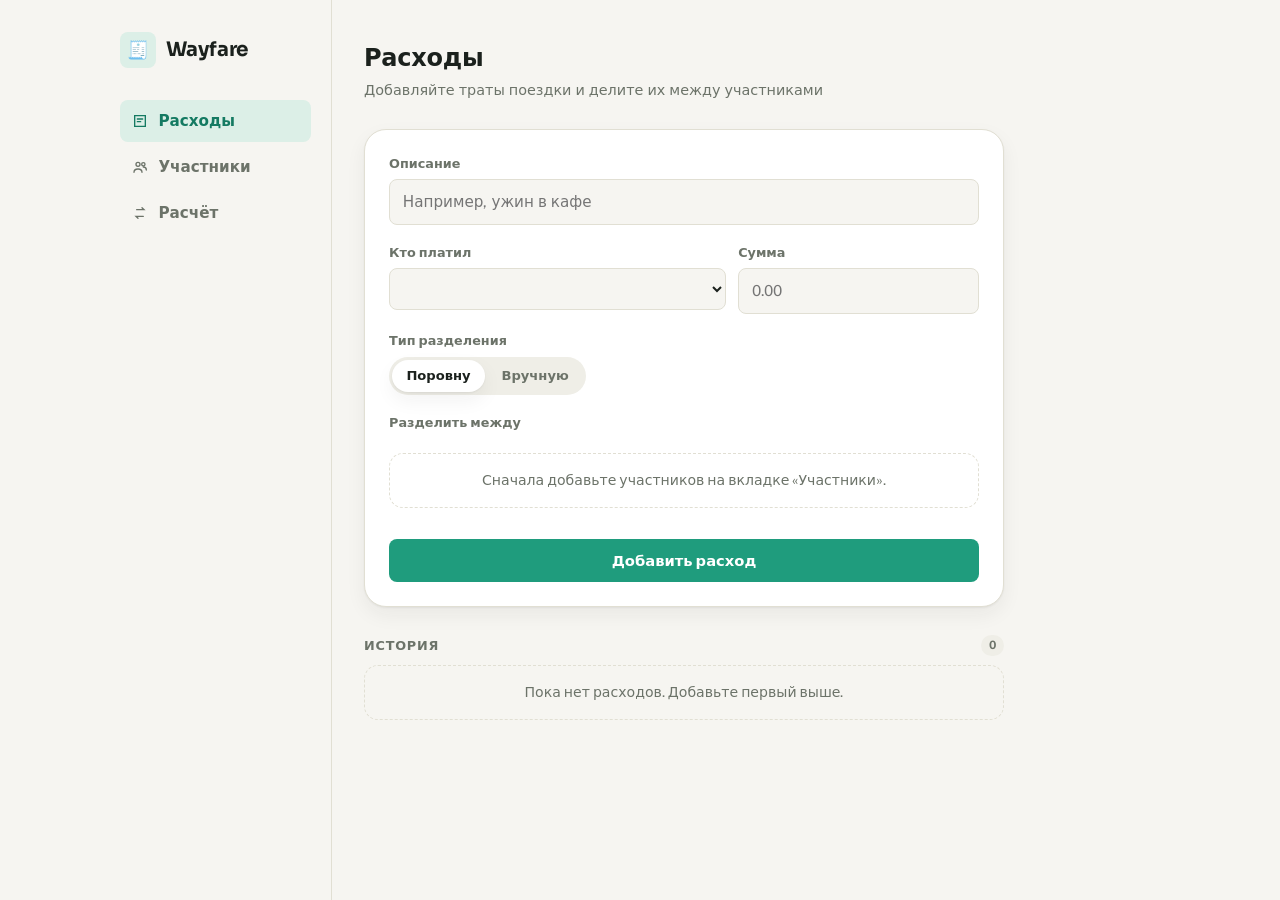
==== index.html @ 09f4e424 "Add files via upload" ====
<!DOCTYPE html>
<html lang="ru">
<head>
<meta charset="UTF-8">
<meta name="viewport" content="width=device-width, initial-scale=1.0">
<title>Wayfare</title>
<link rel="preconnect" href="https://fonts.googleapis.com">
<link rel="preconnect" href="https://fonts.gstatic.com" crossorigin>
<link rel="stylesheet" href="https://fonts.googleapis.com/css2?family=Sora:wght@500;600;700&family=Public+Sans:ital,wght@0,400;0,500;0,600;0,700;1,400&display=swap">
<style>
  :root {
    --bg: #F6F5F1;
    --surface: #FFFFFF;
    --surface-2: #EFEEE7;
    --border: #E1DFD3;
    --text: #1B211D;
    --text-muted: #6C7369;
    --accent: #1F9C7D;
    --accent-strong: #147A62;
    --accent-soft: #DCEFE7;
    --owe: #C6543D;
    --owe-soft: #F7E3DD;
    --owe-strong: #A6432E;
    --focus: #147A62;
    --shadow: 0 1px 2px rgba(27,33,29,0.06), 0 8px 20px rgba(27,33,29,0.06);
    --radius-sm: 8px;
    --radius-md: 14px;
    --radius-lg: 22px;
    --avatar-1: #1F9C7D;
    --avatar-2: #3E6E9C;
    --avatar-3: #A17A1E;
    --avatar-4: #7A5AA6;
    --avatar-5: #B84D68;
    --avatar-6: #45897A;
  }

  @media (prefers-color-scheme: dark) {
    :root:not([data-theme="light"]) {
      --bg: #101512;
      --surface: #171D19;
      --surface-2: #1E2622;
      --border: #2A322C;
      --text: #EDEFEA;
      --text-muted: #8D968B;
      --accent: #35C79A;
      --accent-strong: #55E0B4;
      --accent-soft: #1B372E;
      --owe: #E8785F;
      --owe-soft: #3A241D;
      --owe-strong: #F0917A;
      --focus: #55E0B4;
      --shadow: 0 1px 2px rgba(0,0,0,0.35), 0 10px 26px rgba(0,0,0,0.4);
      --avatar-1: #35C79A;
      --avatar-2: #74AEDD;
      --avatar-3: #DDB661;
      --avatar-4: #B594E3;
      --avatar-5: #E390A7;
      --avatar-6: #83C8B6;
    }
  }

  :root[data-theme="dark"] {
    --bg: #101512;
    --surface: #171D19;
    --surface-2: #1E2622;
    --border: #2A322C;
    --text: #EDEFEA;
    --text-muted: #8D968B;
    --accent: #35C79A;
    --accent-strong: #55E0B4;
    --accent-soft: #1B372E;
    --owe: #E8785F;
    --owe-soft: #3A241D;
    --owe-strong: #F0917A;
    --focus: #55E0B4;
    --shadow: 0 1px 2px rgba(0,0,0,0.35), 0 10px 26px rgba(0,0,0,0.4);
    --avatar-1: #35C79A;
    --avatar-2: #74AEDD;
    --avatar-3: #DDB661;
    --avatar-4: #B594E3;
    --avatar-5: #E390A7;
    --avatar-6: #83C8B6;
  }

  * { box-sizing: border-box; }
  html, body { height: 100%; }
  body {
    margin: 0;
    background: var(--bg);
    color: var(--text);
    font-family: 'Public Sans', system-ui, -apple-system, Segoe UI, sans-serif;
    font-size: 16px;
    line-height: 1.5;
    -webkit-font-smoothing: antialiased;
  }
  h1, h2, h3, .brand-name { font-family: 'Sora', system-ui, sans-serif; text-wrap: balance; }
  button, input, select { font: inherit; color: inherit; }
  .num { font-variant-numeric: tabular-nums; }

  @media (prefers-reduced-motion: reduce) {
    * { transition: none !important; }
  }

  .app {
    display: flex;
    min-height: 100vh;
    max-width: 1080px;
    margin: 0 auto;
  }

  .rail {
    width: 232px;
    flex-shrink: 0;
    padding: 2rem 1.25rem;
    display: flex;
    flex-direction: column;
    gap: 2rem;
    border-right: 1px solid var(--border);
  }
  .brand { display: flex; align-items: center; gap: 0.6rem; }
  .brand-mark {
    width: 36px; height: 36px;
    border-radius: var(--radius-sm);
    background: var(--accent-soft);
    display: flex; align-items: center; justify-content: center;
    font-size: 1.1rem;
  }
  .brand-name { font-size: 1.25rem; font-weight: 700; letter-spacing: -0.01em; }

  .nav { display: flex; flex-direction: column; gap: 0.25rem; }
  .nav-item {
    display: flex; align-items: center; gap: 0.65rem;
    text-align: left;
    background: none; border: none;
    padding: 0.6rem 0.75rem;
    border-radius: var(--radius-sm);
    color: var(--text-muted);
    font-size: 0.95rem; font-weight: 600;
    cursor: pointer;
    transition: background 0.15s ease, color 0.15s ease;
  }
  .nav-item:hover { background: var(--surface-2); color: var(--text); }
  .nav-item.active { background: var(--accent-soft); color: var(--accent-strong); }
  .nav-item svg { flex-shrink: 0; }

  .main {
    flex: 1;
    min-width: 0;
    padding: 2.5rem 2rem 4rem;
  }
  .view { display: flex; flex-direction: column; gap: 1.75rem; max-width: 640px; }
  .view.hidden { display: none; }

  .view-header { display: flex; flex-direction: column; gap: 0.2rem; }
  .view-title { font-size: 1.5rem; font-weight: 700; margin: 0; letter-spacing: -0.01em; }
  .view-sub { color: var(--text-muted); font-size: 0.9rem; margin: 0; }

  .card {
    background: var(--surface);
    border: 1px solid var(--border);
    border-radius: var(--radius-lg);
    box-shadow: var(--shadow);
    padding: 1.5rem;
  }

  .field { display: flex; flex-direction: column; gap: 0.4rem; }
  .field label { font-size: 0.8rem; font-weight: 600; color: var(--text-muted); }
  .input, select.input {
    width: 100%;
    background: var(--bg);
    border: 1px solid var(--border);
    border-radius: var(--radius-sm);
    padding: 0.65rem 0.8rem;
    font-size: 0.95rem;
    color: var(--text);
    outline: none;
    transition: border-color 0.15s ease, box-shadow 0.15s ease;
  }
  .input:focus-visible, select.input:focus-visible {
    border-color: var(--focus);
    box-shadow: 0 0 0 3px color-mix(in srgb, var(--focus) 20%, transparent);
  }
  .row-2 { display: grid; grid-template-columns: 1.4fr 1fr; gap: 0.75rem; }

  .segmented {
    display: inline-flex; width: fit-content;
    background: var(--surface-2);
    border-radius: 999px;
    padding: 3px;
    gap: 2px;
  }
  .segment { position: relative; cursor: pointer; }
  .segment input { position: absolute; opacity: 0; pointer-events: none; }
  .segment span {
    display: block;
    padding: 0.4rem 0.9rem;
    border-radius: 999px;
    font-size: 0.82rem; font-weight: 600;
    color: var(--text-muted);
    transition: background 0.15s ease, color 0.15s ease, box-shadow 0.15s ease;
  }
  .segment input:checked + span { background: var(--surface); color: var(--text); box-shadow: var(--shadow); }
  .segment input:focus-visible + span { outline: 2px solid var(--focus); outline-offset: 2px; }

  .split-list { display: flex; flex-direction: column; gap: 0.3rem; }
  .split-row {
    display: flex; align-items: center; gap: 0.65rem;
    padding: 0.45rem 0.5rem;
    border-radius: var(--radius-sm);
  }
  .split-row:hover { background: var(--surface-2); }
  .split-row input[type="checkbox"] { accent-color: var(--accent); width: 17px; height: 17px; cursor: pointer; }
  .split-row .split-name { flex: 1; font-size: 0.92rem; }
  .split-amount {
    width: 100px;
    background: var(--bg);
    border: 1px solid var(--border);
    border-radius: var(--radius-sm);
    padding: 0.35rem 0.55rem;
    font-size: 0.88rem;
  }
  .split-amount.hidden { display: none; }

  .error-text { color: var(--owe-strong); font-size: 0.82rem; }
  .error-text.hidden { display: none; }

  .btn {
    display: inline-flex; align-items: center; justify-content: center; gap: 0.4rem;
    border: none; border-radius: var(--radius-sm);
    padding: 0.65rem 1rem;
    font-size: 0.92rem; font-weight: 600;
    cursor: pointer;
    transition: background 0.15s ease, transform 0.05s ease;
  }
  .btn:active { transform: translateY(1px); }
  .btn-primary { background: var(--accent); color: #ffffff; width: 100%; }
  .btn-primary:hover { background: var(--accent-strong); }
  .btn:focus-visible { outline: 2px solid var(--focus); outline-offset: 2px; }

  .icon-btn {
    background: none; border: none; cursor: pointer;
    color: var(--text-muted);
    padding: 0.4rem;
    border-radius: var(--radius-sm);
    display: flex;
    transition: background 0.15s ease, color 0.15s ease;
  }
  .icon-btn:hover { background: var(--owe-soft); color: var(--owe-strong); }
  .icon-btn:focus-visible { outline: 2px solid var(--focus); outline-offset: 2px; }

  .list { display: flex; flex-direction: column; gap: 0.5rem; }
  .list-item {
    display: flex; align-items: center; gap: 0.85rem;
    background: var(--surface);
    border: 1px solid var(--border);
    border-radius: var(--radius-md);
    padding: 0.75rem 0.9rem;
  }
  .avatar {
    width: 38px; height: 38px; flex-shrink: 0;
    border-radius: 50%;
    display: flex; align-items: center; justify-content: center;
    color: #fff; font-weight: 700; font-size: 0.85rem;
  }
  .avatar-sm { width: 30px; height: 30px; font-size: 0.75rem; }
  .item-body { flex: 1; min-width: 0; }
  .item-title { font-weight: 600; font-size: 0.95rem; }
  .item-meta { color: var(--text-muted); font-size: 0.8rem; margin-top: 0.1rem; }
  .item-amount { font-weight: 700; font-size: 0.95rem; white-space: nowrap; }

  .section-label {
    display: flex; align-items: center; justify-content: space-between;
    font-size: 0.8rem; font-weight: 700; color: var(--text-muted);
    text-transform: uppercase; letter-spacing: 0.06em;
    margin-bottom: 0.6rem;
  }
  .count-badge {
    background: var(--surface-2); color: var(--text-muted);
    font-size: 0.72rem; font-weight: 700;
    padding: 0.1rem 0.5rem; border-radius: 999px;
    text-transform: none; letter-spacing: normal;
  }

  .empty {
    color: var(--text-muted); font-size: 0.88rem;
    padding: 1rem; text-align: center;
    border: 1px dashed var(--border); border-radius: var(--radius-md);
  }

  .balance-grid { display: grid; grid-template-columns: repeat(2, 1fr); gap: 0.6rem; }
  .balance-card {
    display: flex; align-items: center; gap: 0.7rem;
    background: var(--surface);
    border: 1px solid var(--border);
    border-radius: var(--radius-md);
    padding: 0.75rem 0.85rem;
  }
  .balance-name { font-weight: 600; font-size: 0.88rem; }
  .balance-amt { font-size: 0.78rem; font-weight: 700; }
  .balance-amt.pos { color: var(--accent-strong); }
  .balance-amt.neg { color: var(--owe-strong); }
  .balance-amt.zero { color: var(--text-muted); }
  .pill {
    font-size: 0.7rem; font-weight: 700;
    padding: 0.15rem 0.5rem; border-radius: 999px;
  }
  .pill.pos { background: var(--accent-soft); color: var(--accent-strong); }
  .pill.neg { background: var(--owe-soft); color: var(--owe-strong); }

  .txn-row {
    display: flex; align-items: center; gap: 0.7rem;
    background: var(--surface);
    border: 1px solid var(--border);
    border-radius: var(--radius-md);
    padding: 0.7rem 0.9rem;
  }
  .txn-names { display: flex; align-items: center; gap: 0.5rem; flex: 1; font-weight: 600; font-size: 0.9rem; }
  .txn-amount { font-weight: 700; color: var(--accent-strong); }

  @media (max-width: 760px) {
    .app { flex-direction: column; }
    .rail {
      width: auto; flex-direction: row; align-items: center;
      justify-content: space-between;
      border-right: none; border-bottom: 1px solid var(--border);
      padding: 1rem 1.25rem;
    }
    .nav { flex-direction: row; }
    .main { padding: 1.5rem 1.25rem 3rem; }
    .row-2 { grid-template-columns: 1fr; }
    .balance-grid { grid-template-columns: 1fr; }
  }
</style>
</head>
<body>
<div class="app">
  <aside class="rail">
    <div class="brand">
      <span class="brand-mark">🧾</span>
      <span class="brand-name">Wayfare</span>
    </div>
    <nav class="nav">
      <button class="nav-item" data-view="expenses">
        <svg width="16" height="16" viewBox="0 0 24 24" fill="none" stroke="currentColor" stroke-width="2" stroke-linecap="round"><path d="M4 4h16v16H4z"/><path d="M8 9h8M8 13h5"/></svg>
        Расходы
      </button>
      <button class="nav-item" data-view="participants">
        <svg width="16" height="16" viewBox="0 0 24 24" fill="none" stroke="currentColor" stroke-width="2" stroke-linecap="round"><circle cx="9" cy="8" r="3"/><path d="M3 20c0-3 2.5-5 6-5s6 2 6 5"/><circle cx="17" cy="8" r="2.5"/><path d="M17 12c2.5 0 4.5 1.8 4.5 4.5"/></svg>
        Участники
      </button>
      <button class="nav-item" data-view="settle">
        <svg width="16" height="16" viewBox="0 0 24 24" fill="none" stroke="currentColor" stroke-width="2" stroke-linecap="round"><path d="M7 7h11l-3-3M17 17H6l3 3"/></svg>
        Расчёт
      </button>
    </nav>
  </aside>

  <main class="main">

    <section id="viewExpenses" class="view">
      <div class="view-header">
        <h1 class="view-title">Расходы</h1>
        <p class="view-sub">Добавляйте траты поездки и делите их между участниками</p>
      </div>

      <form id="expenseForm" class="card" style="display:flex;flex-direction:column;gap:1.1rem;">
        <div class="field">
          <label for="expDescription">Описание</label>
          <input id="expDescription" class="input" type="text" placeholder="Например, ужин в кафе" required>
        </div>
        <div class="row-2">
          <div class="field">
            <label for="expPayer">Кто платил</label>
            <select id="expPayer" class="input" required></select>
          </div>
          <div class="field">
            <label for="expAmount">Сумма</label>
            <input id="expAmount" class="input" type="number" step="1" min="0" placeholder="0.00" required>
          </div>
        </div>

        <div class="field">
          <label>Тип разделения</label>
          <div class="segmented" role="radiogroup" aria-label="Тип разделения">
            <label class="segment"><input type="radio" name="splitType" value="equal" checked><span>Поровну</span></label>
            <label class="segment"><input type="radio" name="splitType" value="custom"><span>Вручную</span></label>
          </div>
        </div>

        <div class="field">
          <label>Разделить между</label>
          <div id="expSplit" class="split-list"></div>
          <p id="splitError" class="error-text hidden"></p>
        </div>

        <button class="btn btn-primary" type="submit">Добавить расход</button>
      </form>

      <div>
        <div class="section-label">
          <span>История</span>
          <span id="expenseCount" class="count-badge">0</span>
        </div>
        <ul id="expenseList" class="list" style="list-style:none;padding:0;margin:0;"></ul>
      </div>
    </section>

    <section id="viewParticipants" class="view hidden">
      <div class="view-header">
        <h1 class="view-title">Участники</h1>
        <p class="view-sub">Кто едет в эту поездку</p>
      </div>

      <form id="participantForm" class="card" style="display:flex;gap:0.6rem;">
        <input id="participantName" class="input" type="text" placeholder="Имя" required>
        <button class="btn btn-primary" style="width:auto;white-space:nowrap;" type="submit">Добавить</button>
      </form>

      <ul id="participantList" class="list" style="list-style:none;padding:0;margin:0;"></ul>
    </section>

    <section id="viewSettle" class="view hidden">
      <div class="view-header">
        <h1 class="view-title">Расчёт</h1>
        <p class="view-sub">Минимальное число переводов, чтобы закрыть все долги</p>
      </div>
      <div id="settleResult" style="display:flex;flex-direction:column;gap:1.5rem;"></div>
    </section>

  </main>
</div>

<script>
const store = {
  get participants() { return JSON.parse(localStorage.getItem('participants') || '[]'); },
  set participants(v) { localStorage.setItem('participants', JSON.stringify(v)); },
  get expenses() { return JSON.parse(localStorage.getItem('expenses') || '[]'); },
  set expenses(v) { localStorage.setItem('expenses', JSON.stringify(v)); }
};

const AVATAR_VARS = ['--avatar-1', '--avatar-2', '--avatar-3', '--avatar-4', '--avatar-5', '--avatar-6'];

function avatarColor(name) {
  let hash = 0;
  for (let i = 0; i < name.length; i++) hash = (hash * 31 + name.charCodeAt(i)) >>> 0;
  return `var(${AVATAR_VARS[hash % AVATAR_VARS.length]})`;
}

function initials(name) {
  const parts = name.trim().split(/\s+/);
  return parts.length > 1
    ? (parts[0][0] + parts[1][0]).toUpperCase()
    : name.slice(0, 2).toUpperCase();
}

function avatarHtml(name, size) {
  const sizeClass = size === 'sm' ? ' avatar-sm' : '';
  return `<div class="avatar${sizeClass}" style="background:${avatarColor(name)}">${escapeHtml(initials(name))}</div>`;
}

const tabs = { expenses: 'viewExpenses', participants: 'viewParticipants', settle: 'viewSettle' };
function showTab(name) {
  Object.values(tabs).forEach(id => document.getElementById(id).classList.add('hidden'));
  document.getElementById(tabs[name]).classList.remove('hidden');
  document.querySelectorAll('.nav-item').forEach(b => b.classList.toggle('active', b.dataset.view === name));
  if (name === 'settle') renderSettle();
}
document.querySelectorAll('.nav-item').forEach(btn => {
  btn.addEventListener('click', () => showTab(btn.dataset.view));
});

function renderParticipants() {
  const list = document.getElementById('participantList');
  const people = store.participants;
  list.innerHTML = people.map((p, i) => `
    <li class="list-item">
      ${avatarHtml(p)}
      <div class="item-body"><div class="item-title">${escapeHtml(p)}</div></div>
      <button data-idx="${i}" class="icon-btn removeParticipant" aria-label="Удалить ${escapeHtml(p)}">
        <svg width="16" height="16" viewBox="0 0 24 24" fill="none" stroke="currentColor" stroke-width="2" stroke-linecap="round" stroke-linejoin="round"><path d="M3 6h18M8 6V4h8v2M19 6l-1 14H6L5 6"/></svg>
      </button>
    </li>`).join('') || '<li class="empty">Пока нет участников. Добавьте первого выше.</li>';

  list.querySelectorAll('.removeParticipant').forEach(btn => {
    btn.onclick = () => {
      const idx = +btn.dataset.idx;
      const name = people[idx];
      const arr = store.participants;
      arr.splice(idx, 1);
      store.participants = arr;
      store.expenses = store.expenses.filter(e => e.payer !== name).map(e => ({ ...e, split: e.split.filter(s => s !== name) }));
      renderParticipants();
      renderExpenseForm();
      renderExpenses();
    };
  });
}

function getSplitType() {
  return document.querySelector('input[name="splitType"]:checked').value;
}

function renderExpenseForm() {
  const people = store.participants;
  const payerSel = document.getElementById('expPayer');
  payerSel.innerHTML = people.map(p => `<option value="${escapeHtml(p)}">${escapeHtml(p)}</option>`).join('');

  const splitDiv = document.getElementById('expSplit');
  splitDiv.innerHTML = people.map(p => `
    <label class="split-row">
      <input type="checkbox" class="splitCheckbox" value="${escapeHtml(p)}" checked>
      ${avatarHtml(p, 'sm')}
      <span class="split-name">${escapeHtml(p)}</span>
      <input type="number" step="1" min="0" placeholder="0.00" class="split-amount hidden">
    </label>`).join('') || '<p class="empty">Сначала добавьте участников на вкладке «Участники».</p>';

  updateSplitMode();
}

function updateSplitMode() {
  const isCustom = getSplitType() === 'custom';
  document.querySelectorAll('.split-amount').forEach(input => input.classList.toggle('hidden', !isCustom));
  document.getElementById('splitError').classList.add('hidden');
}

document.querySelectorAll('input[name="splitType"]').forEach(r => r.addEventListener('change', updateSplitMode));

function renderExpenses() {
  const list = document.getElementById('expenseList');
  const expenses = store.expenses;
  document.getElementById('expenseCount').textContent = expenses.length;
  list.innerHTML = expenses.map((e, i) => `
    <li class="list-item">
      ${avatarHtml(e.payer)}
      <div class="item-body">
        <div class="item-title">${escapeHtml(e.description)}</div>
        <div class="item-meta">Оплатил(а) ${escapeHtml(e.payer)} · делят: ${
          e.customAmounts
            ? e.split.map(p => `${escapeHtml(p)} ($${e.customAmounts[p].toFixed(2)})`).join(', ')
            : e.split.map(escapeHtml).join(', ')
        }</div>
      </div>
      <div class="item-amount num">$${e.amount.toFixed(2)}</div>
      <button data-idx="${i}" class="icon-btn removeExpense" aria-label="Удалить расход">
        <svg width="16" height="16" viewBox="0 0 24 24" fill="none" stroke="currentColor" stroke-width="2" stroke-linecap="round" stroke-linejoin="round"><path d="M3 6h18M8 6V4h8v2M19 6l-1 14H6L5 6"/></svg>
      </button>
    </li>`).join('') || '<li class="empty">Пока нет расходов. Добавьте первый выше.</li>';

  list.querySelectorAll('.removeExpense').forEach(btn => {
    btn.onclick = () => {
      const arr = store.expenses;
      arr.splice(+btn.dataset.idx, 1);
      store.expenses = arr;
      renderExpenses();
    };
  });
}

function computeBalances() {
  const balances = {};
  store.participants.forEach(p => balances[p] = 0);
  store.expenses.forEach(e => {
    if (!e.split.length) return;
    if (e.customAmounts) {
      e.split.forEach(p => { if (p in balances) balances[p] -= e.customAmounts[p]; });
    } else {
      const share = e.amount / e.split.length;
      e.split.forEach(p => { if (p in balances) balances[p] -= share; });
    }
    if (e.payer in balances) balances[e.payer] += e.amount;
  });
  return balances;
}

function minimizeTransactions(balances) {
  const creditors = [], debtors = [];
  Object.entries(balances).forEach(([name, amt]) => {
    const rounded = Math.round(amt * 100) / 100;
    if (rounded > 0.005) creditors.push({ name, amt: rounded });
    else if (rounded < -0.005) debtors.push({ name, amt: -rounded });
  });
  creditors.sort((a, b) => b.amt - a.amt);
  debtors.sort((a, b) => b.amt - a.amt);

  const txns = [];
  let i = 0, j = 0;
  while (i < debtors.length && j < creditors.length) {
    const pay = Math.min(debtors[i].amt, creditors[j].amt);
    txns.push({ from: debtors[i].name, to: creditors[j].name, amount: Math.round(pay * 100) / 100 });
    debtors[i].amt -= pay;
    creditors[j].amt -= pay;
    if (debtors[i].amt < 0.005) i++;
    if (creditors[j].amt < 0.005) j++;
  }
  return txns;
}

function renderSettle() {
  const balances = computeBalances();
  const txns = minimizeTransactions(balances);
  const result = document.getElementById('settleResult');

  const balanceCards = Object.entries(balances).map(([name, amt]) => {
    const r = Math.round(amt * 100) / 100;
    const cls = r > 0 ? 'pos' : r < 0 ? 'neg' : 'zero';
    const label = r > 0 ? `+$${r.toFixed(2)}` : r < 0 ? `-$${Math.abs(r).toFixed(2)}` : 'в расчёте';
    return `
      <div class="balance-card">
        ${avatarHtml(name, 'sm')}
        <div class="item-body">
          <div class="balance-name">${escapeHtml(name)}</div>
          <div class="balance-amt num ${cls}">${label}</div>
        </div>
      </div>`;
  }).join('');

  const balanceSection = `
    <div>
      <div class="section-label"><span>Балансы</span></div>
      <div class="balance-grid">${balanceCards || '<p class="empty">Пока нет участников.</p>'}</div>
    </div>`;

  const txnRows = txns.map(t => `
    <div class="txn-row">
      <div class="txn-names">
        ${avatarHtml(t.from, 'sm')}
        <svg width="16" height="16" viewBox="0 0 24 24" fill="none" stroke="currentColor" stroke-width="2" stroke-linecap="round" style="color:var(--text-muted);flex-shrink:0;"><path d="M5 12h14M13 6l6 6-6 6"/></svg>
        ${avatarHtml(t.to, 'sm')}
        <span>${escapeHtml(t.from)} → ${escapeHtml(t.to)}</span>
      </div>
      <div class="txn-amount num">$${t.amount.toFixed(2)}</div>
    </div>`).join('');

  const txnSection = `
    <div>
      <div class="section-label"><span>Переводы</span></div>
      <div style="display:flex;flex-direction:column;gap:0.5rem;">
        ${txnRows || '<p class="empty">Все расчёты завершены — переводов не требуется.</p>'}
      </div>
    </div>`;

  result.innerHTML = balanceSection + txnSection;
}

function escapeHtml(str) {
  const div = document.createElement('div');
  div.textContent = str;
  return div.innerHTML;
}

document.getElementById('participantForm').addEventListener('submit', e => {
  e.preventDefault();
  const input = document.getElementById('participantName');
  const name = input.value.trim();
  if (!name) return;
  const arr = store.participants;
  if (!arr.includes(name)) {
    arr.push(name);
    store.participants = arr;
    renderParticipants();
    renderExpenseForm();
  }
  input.value = '';
});

document.getElementById('expenseForm').addEventListener('submit', e => {
  e.preventDefault();
  const description = document.getElementById('expDescription').value.trim();
  const payer = document.getElementById('expPayer').value;
  const amount = parseFloat(document.getElementById('expAmount').value);
  const errorEl = document.getElementById('splitError');
  errorEl.classList.add('hidden');

  const rows = [...document.querySelectorAll('#expSplit .split-row')];
  const checked = rows.filter(row => row.querySelector('.splitCheckbox').checked);
  const split = checked.map(row => row.querySelector('.splitCheckbox').value);
  if (!description || !payer || !amount || amount <= 0 || split.length === 0) return;

  let customAmounts = null;
  if (getSplitType() === 'custom') {
    customAmounts = {};
    let sum = 0;
    for (const row of checked) {
      const name = row.querySelector('.splitCheckbox').value;
      const val = parseFloat(row.querySelector('.split-amount').value);
      if (!val || val < 0) {
        errorEl.textContent = `Введите сумму для ${name}.`;
        errorEl.classList.remove('hidden');
        return;
      }
      customAmounts[name] = val;
      sum += val;
    }
    if (Math.abs(sum - amount) > 0.01) {
      errorEl.textContent = `Сумма долей (${sum.toFixed(2)}) не совпадает с суммой расхода (${amount.toFixed(2)}).`;
      errorEl.classList.remove('hidden');
      return;
    }
  }

  const arr = store.expenses;
  arr.push(customAmounts ? { description, payer, amount, split, customAmounts } : { description, payer, amount, split });
  store.expenses = arr;

  e.target.reset();
  renderExpenseForm();
  renderExpenses();
});

renderParticipants();
renderExpenseForm();
renderExpenses();
showTab('expenses');
</script>
</body>
</html>
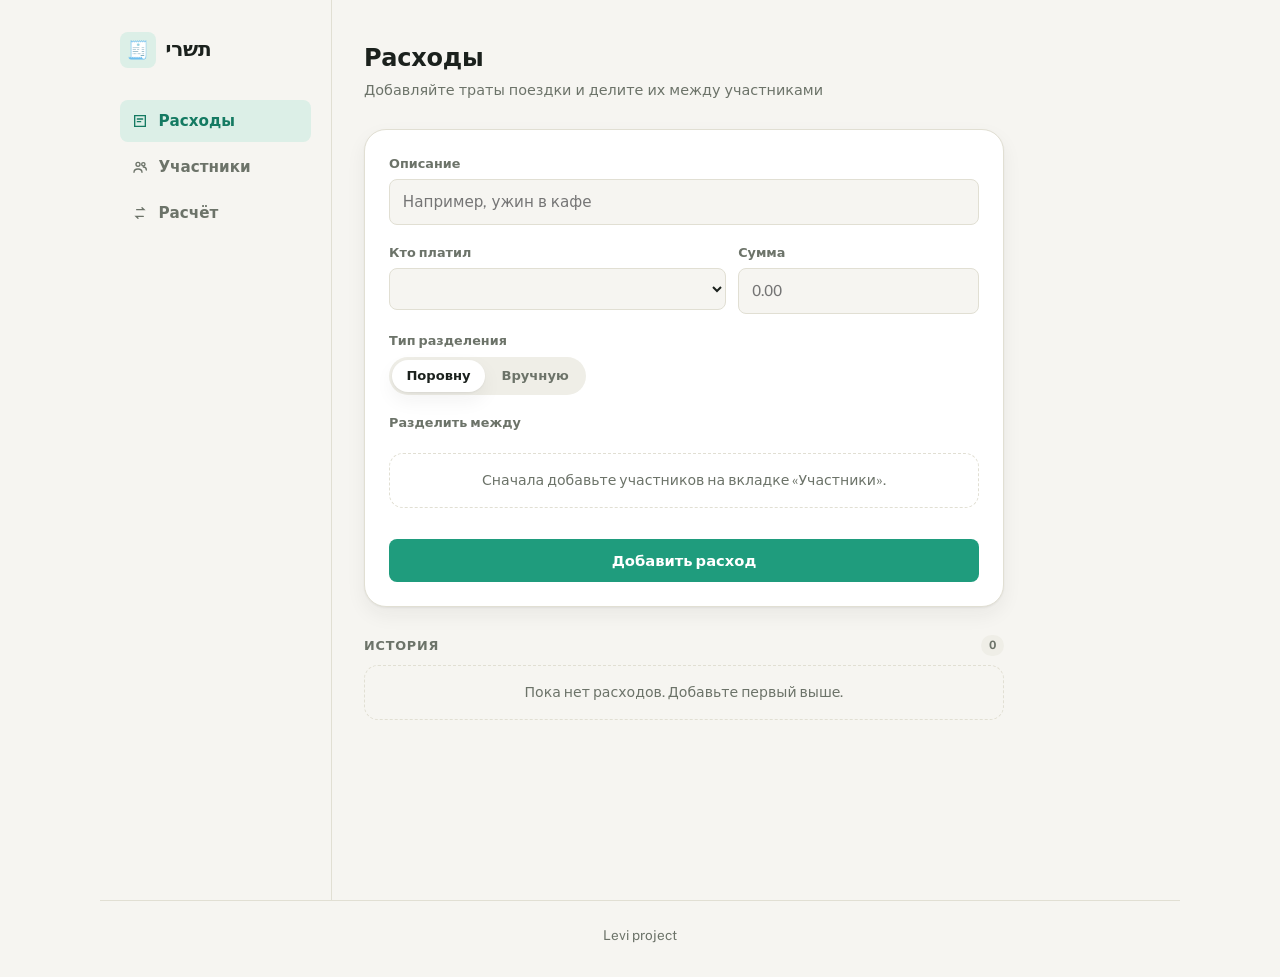
==== commit 89560b80: "Rebrand header to תשרי and add Levi project footer Co-Authored-By: Claude Opus 5 <noreply@anthropic." ====
--- a/index.html
+++ b/index.html
@@ -3,7 +3,7 @@
 <head>
 <meta charset="UTF-8">
 <meta name="viewport" content="width=device-width, initial-scale=1.0">
-<title>Wayfare</title>
+<title>תשרי</title>
 <link rel="preconnect" href="https://fonts.googleapis.com">
 <link rel="preconnect" href="https://fonts.gstatic.com" crossorigin>
 <link rel="stylesheet" href="https://fonts.googleapis.com/css2?family=Sora:wght@500;600;700&family=Public+Sans:ital,wght@0,400;0,500;0,600;0,700;1,400&display=swap">
@@ -127,6 +127,16 @@
   }
   .brand-name { font-size: 1.25rem; font-weight: 700; letter-spacing: -0.01em; }
 
+  .site-footer {
+    max-width: 1080px;
+    margin: 0 auto;
+    padding: 1.5rem 1.25rem 2rem;
+    border-top: 1px solid var(--border);
+    color: var(--text-muted);
+    font-size: 0.85rem;
+    text-align: center;
+  }
+
   .nav { display: flex; flex-direction: column; gap: 0.25rem; }
   .nav-item {
     display: flex; align-items: center; gap: 0.65rem;
@@ -337,7 +347,7 @@
   <aside class="rail">
     <div class="brand">
       <span class="brand-mark">🧾</span>
-      <span class="brand-name">Wayfare</span>
+      <span class="brand-name" dir="rtl">תשרי</span>
     </div>
     <nav class="nav">
       <button class="nav-item" data-view="expenses">
@@ -429,6 +439,8 @@
 
   </main>
 </div>
+
+<footer class="site-footer">Levi project</footer>
 
 <script>
 const store = {
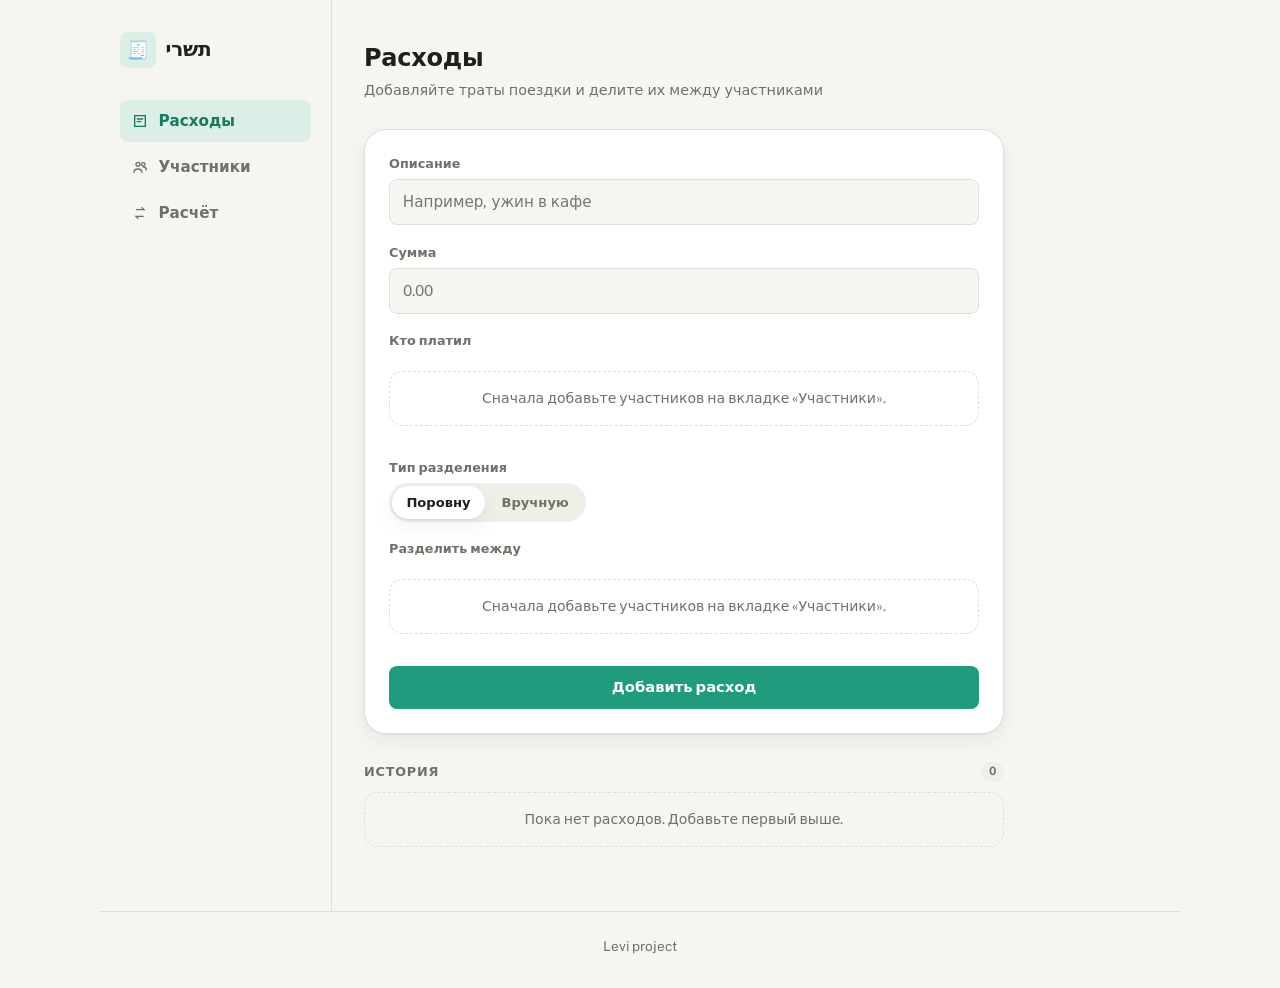
==== commit a7c72132: "Allow selecting several payers for one expense Payers are now checkboxes. With two or more selected," ====
--- a/index.html
+++ b/index.html
@@ -221,7 +221,7 @@
   .split-row:hover { background: var(--surface-2); }
   .split-row input[type="checkbox"] { accent-color: var(--accent); width: 17px; height: 17px; cursor: pointer; }
   .split-row .split-name { flex: 1; font-size: 0.92rem; }
-  .split-amount {
+  .split-amount, .payer-amount {
     width: 100px;
     background: var(--bg);
     border: 1px solid var(--border);
@@ -229,7 +229,7 @@
     padding: 0.35rem 0.55rem;
     font-size: 0.88rem;
   }
-  .split-amount.hidden { display: none; }
+  .split-amount.hidden, .payer-amount.hidden { display: none; }
 
   .error-text { color: var(--owe-strong); font-size: 0.82rem; }
   .error-text.hidden { display: none; }
@@ -378,15 +378,15 @@
           <label for="expDescription">Описание</label>
           <input id="expDescription" class="input" type="text" placeholder="Например, ужин в кафе" required>
         </div>
-        <div class="row-2">
-          <div class="field">
-            <label for="expPayer">Кто платил</label>
-            <select id="expPayer" class="input" required></select>
-          </div>
-          <div class="field">
-            <label for="expAmount">Сумма</label>
-            <input id="expAmount" class="input" type="number" step="1" min="0" placeholder="0.00" required>
-          </div>
+        <div class="field">
+          <label for="expAmount">Сумма</label>
+          <input id="expAmount" class="input" type="number" step="1" min="0" placeholder="0.00" required>
+        </div>
+
+        <div class="field">
+          <label>Кто платил</label>
+          <div id="expPayers" class="split-list"></div>
+          <p id="payerError" class="error-text hidden"></p>
         </div>
 
         <div class="field">
@@ -500,7 +500,7 @@
       const arr = store.participants;
       arr.splice(idx, 1);
       store.participants = arr;
-      store.expenses = store.expenses.filter(e => e.payer !== name).map(e => ({ ...e, split: e.split.filter(s => s !== name) }));
+      store.expenses = store.expenses.filter(e => !(name in getPayments(e))).map(e => ({ ...e, split: e.split.filter(s => s !== name) }));
       renderParticipants();
       renderExpenseForm();
       renderExpenses();
@@ -512,10 +512,40 @@
   return document.querySelector('input[name="splitType"]:checked').value;
 }
 
+// Кто и сколько заплатил. Старые расходы хранят одного плательщика в поле payer.
+function getPayments(e) {
+  return e.payments || (e.payer ? { [e.payer]: e.amount } : {});
+}
+
+function updatePayerMode() {
+  const rows = [...document.querySelectorAll('#expPayers .split-row')];
+  const checked = rows.filter(row => row.querySelector('.payerCheckbox').checked);
+  const amount = parseFloat(document.getElementById('expAmount').value);
+  const equalShare = amount > 0 && checked.length ? (amount / checked.length).toFixed(2) : 'поровну';
+  rows.forEach(row => {
+    const input = row.querySelector('.payer-amount');
+    const show = checked.length > 1 && row.querySelector('.payerCheckbox').checked;
+    input.classList.toggle('hidden', !show);
+    input.placeholder = equalShare;
+    if (!show) input.value = '';
+  });
+  document.getElementById('payerError').classList.add('hidden');
+}
+
+document.getElementById('expPayers').addEventListener('change', updatePayerMode);
+document.getElementById('expAmount').addEventListener('input', updatePayerMode);
+
 function renderExpenseForm() {
   const people = store.participants;
-  const payerSel = document.getElementById('expPayer');
-  payerSel.innerHTML = people.map(p => `<option value="${escapeHtml(p)}">${escapeHtml(p)}</option>`).join('');
+  const payersDiv = document.getElementById('expPayers');
+  payersDiv.innerHTML = people.map((p, i) => `
+    <label class="split-row">
+      <input type="checkbox" class="payerCheckbox" value="${escapeHtml(p)}"${i === 0 ? ' checked' : ''}>
+      ${avatarHtml(p, 'sm')}
+      <span class="split-name">${escapeHtml(p)}</span>
+      <input type="number" step="1" min="0" placeholder="поровну" class="payer-amount hidden">
+    </label>`).join('') || '<p class="empty">Сначала добавьте участников на вкладке «Участники».</p>';
+  updatePayerMode();
 
   const splitDiv = document.getElementById('expSplit');
   splitDiv.innerHTML = people.map(p => `
@@ -541,12 +571,17 @@
   const list = document.getElementById('expenseList');
   const expenses = store.expenses;
   document.getElementById('expenseCount').textContent = expenses.length;
-  list.innerHTML = expenses.map((e, i) => `
+  list.innerHTML = expenses.map((e, i) => {
+    const payments = Object.entries(getPayments(e));
+    const paidBy = payments.length > 1
+      ? 'Оплатили ' + payments.map(([n, a]) => `${escapeHtml(n)} ($${a.toFixed(2)})`).join(', ')
+      : 'Оплатил(а) ' + escapeHtml(payments[0] ? payments[0][0] : '—');
+    return `
     <li class="list-item">
-      ${avatarHtml(e.payer)}
+      ${avatarHtml(payments[0] ? payments[0][0] : '?')}
       <div class="item-body">
         <div class="item-title">${escapeHtml(e.description)}</div>
-        <div class="item-meta">Оплатил(а) ${escapeHtml(e.payer)} · делят: ${
+        <div class="item-meta">${paidBy} · делят: ${
           e.customAmounts
             ? e.split.map(p => `${escapeHtml(p)} ($${e.customAmounts[p].toFixed(2)})`).join(', ')
             : e.split.map(escapeHtml).join(', ')
@@ -556,7 +591,8 @@
       <button data-idx="${i}" class="icon-btn removeExpense" aria-label="Удалить расход">
         <svg width="16" height="16" viewBox="0 0 24 24" fill="none" stroke="currentColor" stroke-width="2" stroke-linecap="round" stroke-linejoin="round"><path d="M3 6h18M8 6V4h8v2M19 6l-1 14H6L5 6"/></svg>
       </button>
-    </li>`).join('') || '<li class="empty">Пока нет расходов. Добавьте первый выше.</li>';
+    </li>`;
+  }).join('') || '<li class="empty">Пока нет расходов. Добавьте первый выше.</li>';
 
   list.querySelectorAll('.removeExpense').forEach(btn => {
     btn.onclick = () => {
@@ -579,7 +615,7 @@
       const share = e.amount / e.split.length;
       e.split.forEach(p => { if (p in balances) balances[p] -= share; });
     }
-    if (e.payer in balances) balances[e.payer] += e.amount;
+    Object.entries(getPayments(e)).forEach(([p, a]) => { if (p in balances) balances[p] += a; });
   });
   return balances;
 }
@@ -678,15 +714,50 @@
 document.getElementById('expenseForm').addEventListener('submit', e => {
   e.preventDefault();
   const description = document.getElementById('expDescription').value.trim();
-  const payer = document.getElementById('expPayer').value;
   const amount = parseFloat(document.getElementById('expAmount').value);
   const errorEl = document.getElementById('splitError');
+  const payerErrorEl = document.getElementById('payerError');
   errorEl.classList.add('hidden');
+  payerErrorEl.classList.add('hidden');
+
+  const payerRows = [...document.querySelectorAll('#expPayers .split-row')]
+    .filter(row => row.querySelector('.payerCheckbox').checked);
+  const showPayerError = msg => { payerErrorEl.textContent = msg; payerErrorEl.classList.remove('hidden'); };
+  if (payerRows.length === 0) { showPayerError('Выберите, кто платил.'); return; }
 
   const rows = [...document.querySelectorAll('#expSplit .split-row')];
   const checked = rows.filter(row => row.querySelector('.splitCheckbox').checked);
   const split = checked.map(row => row.querySelector('.splitCheckbox').value);
-  if (!description || !payer || !amount || amount <= 0 || split.length === 0) return;
+  if (!description || !amount || amount <= 0 || split.length === 0) return;
+
+  const payments = {};
+  if (payerRows.length === 1) {
+    payments[payerRows[0].querySelector('.payerCheckbox').value] = amount;
+  } else {
+    const typed = payerRows.map(row => row.querySelector('.payer-amount').value.trim());
+    if (typed.every(v => v === '')) {
+      // Никто не ввёл сумму — платили поровну (остаток копеек уходит последнему).
+      const base = Math.floor(amount / payerRows.length * 100) / 100;
+      payerRows.forEach((row, i) => {
+        const isLast = i === payerRows.length - 1;
+        payments[row.querySelector('.payerCheckbox').value] =
+          isLast ? Math.round((amount - base * (payerRows.length - 1)) * 100) / 100 : base;
+      });
+    } else {
+      let paidSum = 0;
+      for (const row of payerRows) {
+        const name = row.querySelector('.payerCheckbox').value;
+        const val = parseFloat(row.querySelector('.payer-amount').value);
+        if (!val || val <= 0) { showPayerError(`Введите, сколько заплатил(а) ${name}.`); return; }
+        payments[name] = val;
+        paidSum += val;
+      }
+      if (Math.abs(paidSum - amount) > 0.01) {
+        showPayerError(`Сумма оплат (${paidSum.toFixed(2)}) не совпадает с суммой расхода (${amount.toFixed(2)}).`);
+        return;
+      }
+    }
+  }
 
   let customAmounts = null;
   if (getSplitType() === 'custom') {
@@ -711,7 +782,7 @@
   }
 
   const arr = store.expenses;
-  arr.push(customAmounts ? { description, payer, amount, split, customAmounts } : { description, payer, amount, split });
+  arr.push(customAmounts ? { description, payments, amount, split, customAmounts } : { description, payments, amount, split });
   store.expenses = arr;
 
   e.target.reset();
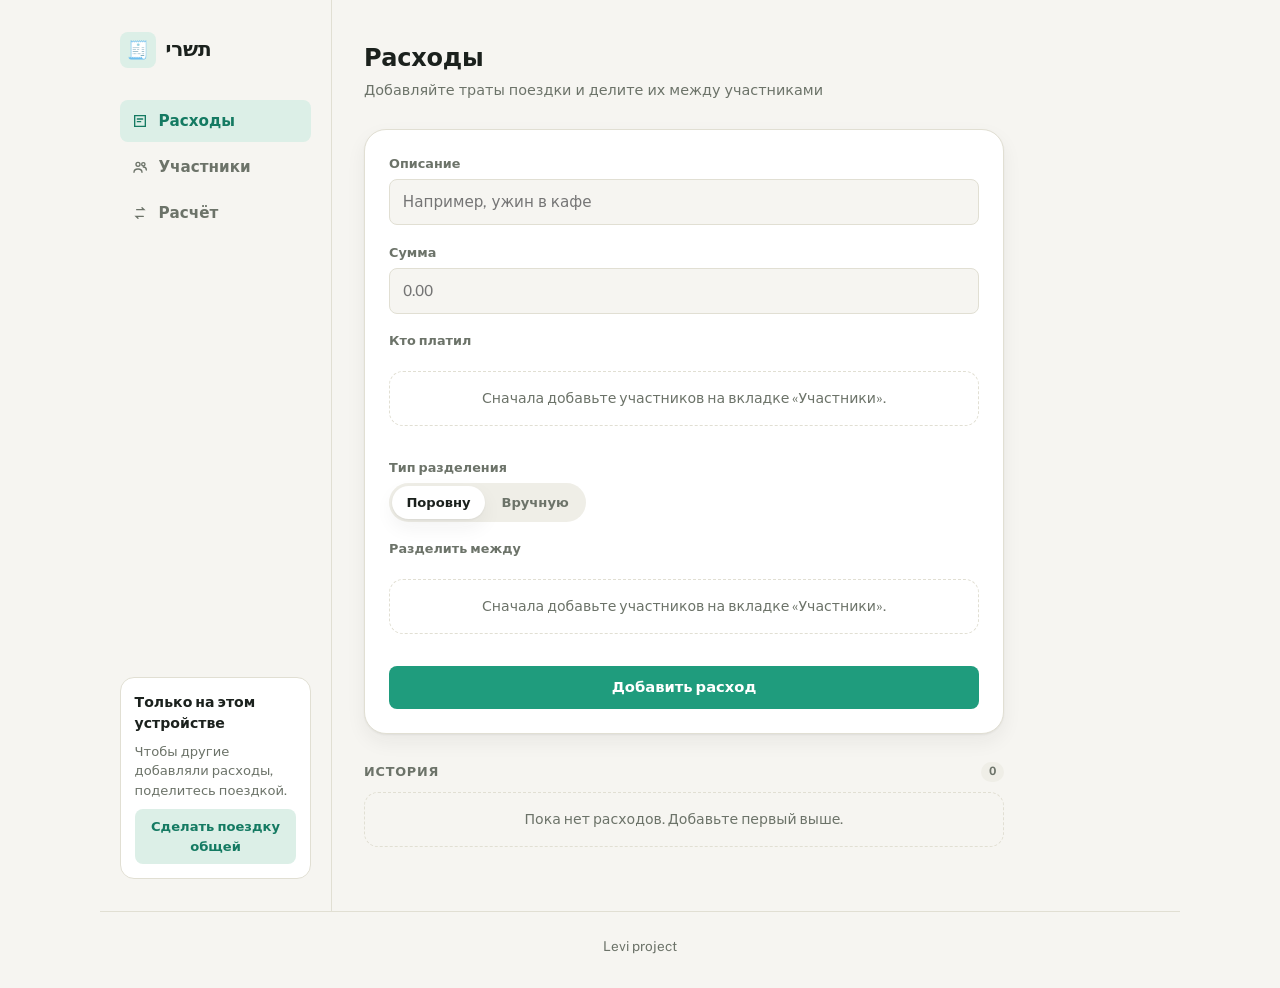
==== commit 41bebb6c: "Add shared trips: sync via link, remember trip and current user Data can be shared by link (?trip=<i" ====
--- a/index.html
+++ b/index.html
@@ -137,6 +137,39 @@
     text-align: center;
   }
 
+  .trip-card {
+    margin-top: auto;
+    display: flex; flex-direction: column; gap: 0.5rem;
+    padding: 0.85rem;
+    background: var(--surface);
+    border: 1px solid var(--border);
+    border-radius: var(--radius-md);
+    font-size: 0.82rem;
+  }
+  .trip-title { font-weight: 600; font-size: 0.88rem; }
+  .trip-status { color: var(--text-muted); }
+  .trip-status.error { color: var(--owe-strong); }
+  .trip-link {
+    width: 100%; min-width: 0;
+    background: var(--bg); color: var(--text);
+    border: 1px solid var(--border); border-radius: var(--radius-sm);
+    padding: 0.35rem 0.5rem; font-size: 0.75rem;
+  }
+  .trip-btn {
+    background: var(--accent-soft); color: var(--accent-strong);
+    border: none; border-radius: var(--radius-sm);
+    padding: 0.5rem 0.7rem; font-size: 0.82rem; font-weight: 600; cursor: pointer;
+  }
+  .trip-btn:hover { background: var(--accent); color: #ffffff; }
+  .trip-btn.plain { background: none; color: var(--text-muted); font-weight: 500; }
+  .trip-btn.plain:hover { background: var(--surface-2); color: var(--text); }
+  .trip-btn:focus-visible { outline: 2px solid var(--focus); outline-offset: 2px; }
+  .me-badge {
+    font-size: 0.72rem; font-weight: 600;
+    background: var(--accent-soft); color: var(--accent-strong);
+    padding: 0.15rem 0.5rem; border-radius: 999px;
+  }
+
   .nav { display: flex; flex-direction: column; gap: 0.25rem; }
   .nav-item {
     display: flex; align-items: center; gap: 0.65rem;
@@ -363,6 +396,7 @@
         Расчёт
       </button>
     </nav>
+    <div class="trip-card" id="tripCard"></div>
   </aside>
 
   <main class="main">
@@ -443,12 +477,260 @@
 <footer class="site-footer">Levi project</footer>
 
 <script>
+// ---- Хранение и общая поездка ----
+// Без ссылки данные лежат только в этом браузере. Общая поездка хранится в
+// jsonblob.com (без регистрации): у поездки есть id, он же в ссылке ?trip=<id>.
+// Правки разных людей сливаются по id расходов и именам участников.
+const API = 'https://jsonblob.com/api/jsonBlob';
+const SYNC_INTERVAL_MS = 5000;
+const uid = () => Math.random().toString(36).slice(2, 10) + Date.now().toString(36).slice(-4);
+const clone = v => JSON.parse(JSON.stringify(v));
+
+let tripId = null;                                 // null — данные только на этом устройстве
+let state = { participants: [], expenses: [] };
+let base = { participants: [], expenses: [] };     // последнее состояние, совпавшее с сервером
+let me = null;                                     // «кто я» на этом устройстве
+let localVersion = 0;                              // растёт при каждой правке на этом устройстве
+
 const store = {
-  get participants() { return JSON.parse(localStorage.getItem('participants') || '[]'); },
-  set participants(v) { localStorage.setItem('participants', JSON.stringify(v)); },
-  get expenses() { return JSON.parse(localStorage.getItem('expenses') || '[]'); },
-  set expenses(v) { localStorage.setItem('expenses', JSON.stringify(v)); }
+  get participants() { return state.participants; },
+  set participants(v) { state.participants = v; onLocalChange(); },
+  get expenses() { return state.expenses; },
+  set expenses(v) { state.expenses = v; onLocalChange(); }
 };
+
+// Данные с сервера может изменить любой, у кого есть ссылка: приводим к ожидаемому виду.
+function normalize(d) {
+  const str = v => (typeof v === 'string' ? v.trim() : '');
+  const num = v => (typeof v === 'number' && isFinite(v) && v >= 0 ? v : null);
+  d = d && typeof d === 'object' ? d : {};
+  const participants = [...new Set((Array.isArray(d.participants) ? d.participants : []).map(str).filter(Boolean))];
+  const expenses = [];
+  const seen = new Set();
+  for (const e of Array.isArray(d.expenses) ? d.expenses : []) {
+    if (!e || typeof e !== 'object') continue;
+    const amount = num(e.amount);
+    const description = str(e.description);
+    const split = Array.isArray(e.split) ? e.split.map(str).filter(Boolean) : [];
+    const payments = {};
+    if (e.payments && typeof e.payments === 'object') {
+      for (const [k, v] of Object.entries(e.payments)) if (str(k) && num(v) !== null) payments[str(k)] = v;
+    } else if (str(e.payer) && amount !== null) {
+      payments[str(e.payer)] = amount;
+    }
+    if (!description || !amount || !split.length || !Object.keys(payments).length) continue;
+    const id = str(e.id) || uid();
+    if (seen.has(id)) continue;
+    seen.add(id);
+    const out = { id, description, payments, amount, split };
+    if (e.customAmounts && typeof e.customAmounts === 'object') {
+      const custom = {};
+      for (const p of split) custom[p] = num(e.customAmounts[p]) || 0;
+      out.customAmounts = custom;
+    }
+    expenses.push(out);
+  }
+  return { participants, expenses };
+}
+
+// Трёхстороннее слияние: base — что было на сервере при последней синхронизации,
+// local — что у меня сейчас, remote — что на сервере сейчас.
+function mergeList(baseList, localList, remoteList, key) {
+  const baseKeys = new Set(baseList.map(key));
+  const localKeys = new Set(localList.map(key));
+  const remoteKeys = new Set(remoteList.map(key));
+  const removed = new Set([...baseKeys].filter(k => !localKeys.has(k)));
+  const added = localList.filter(x => !baseKeys.has(key(x)) && !remoteKeys.has(key(x)));
+  return remoteList.filter(x => !removed.has(key(x))).concat(added);
+}
+function mergeState(b, l, r) {
+  return {
+    participants: mergeList(b.participants, l.participants, r.participants, x => x),
+    expenses: mergeList(b.expenses, l.expenses, r.expenses, x => x.id)
+  };
+}
+
+// ---- Локальное сохранение ----
+function saveLocal() {
+  try {
+    if (tripId) localStorage.setItem('trip:' + tripId, JSON.stringify({ state, base }));
+    else {
+      localStorage.setItem('participants', JSON.stringify(state.participants));
+      localStorage.setItem('expenses', JSON.stringify(state.expenses));
+    }
+  } catch (e) { /* хранилище недоступно — работаем в памяти */ }
+}
+function loadLocal() {
+  const read = k => { try { return JSON.parse(localStorage.getItem(k)); } catch (e) { return null; } };
+  if (tripId) {
+    const cached = read('trip:' + tripId);
+    state = normalize(cached && cached.state);
+    base = normalize(cached && cached.base);
+  } else {
+    state = normalize({ participants: read('participants'), expenses: read('expenses') });
+    base = { participants: [], expenses: [] };
+  }
+  me = localStorage.getItem('me:' + (tripId || 'local'));
+}
+
+function onLocalChange() {
+  localVersion++;
+  saveLocal();
+  scheduleSync();
+}
+
+// ---- Синхронизация ----
+let syncing = false, syncAgain = false, syncTimer = null;
+
+function setStatus(text, isError) {
+  const el = document.getElementById('tripStatus');
+  if (!el) return;
+  el.textContent = text;
+  el.classList.toggle('error', !!isError);
+}
+
+function scheduleSync() {
+  if (!tripId) return;
+  clearTimeout(syncTimer);
+  syncTimer = setTimeout(sync, 300);
+}
+
+async function sync() {
+  if (!tripId) return;
+  if (syncing) { syncAgain = true; return; }
+  syncing = true;
+  const id = tripId;
+  const versionAtStart = localVersion;
+  try {
+    const res = await fetch(`${API}/${id}`, { headers: { Accept: 'application/json' } });
+    if (res.status === 404) throw new Error('Поездка не найдена. Проверьте ссылку.');
+    if (!res.ok) throw new Error('Сервер не отвечает.');
+    const remote = normalize(await res.json());
+    const merged = mergeState(base, state, remote);
+    if (JSON.stringify(merged) !== JSON.stringify(remote)) {
+      const put = await fetch(`${API}/${id}`, {
+        method: 'PUT',
+        headers: { 'Content-Type': 'application/json', Accept: 'application/json' },
+        body: JSON.stringify(merged)
+      });
+      if (!put.ok) throw new Error('Не удалось сохранить изменения.');
+    }
+    if (id !== tripId) return;
+    base = clone(merged);
+    // Если за время запроса на этом устройстве что-то изменили, не затираем это:
+    // следующая синхронизация сольёт всё заново.
+    if (localVersion === versionAtStart) applyState(merged);
+    else saveLocal();
+    setStatus('Синхронизировано ' + new Date().toLocaleTimeString([], { hour: '2-digit', minute: '2-digit' }));
+  } catch (err) {
+    if (id === tripId) setStatus(err instanceof TypeError ? 'Нет связи. Данные сохранены на устройстве.' : err.message, true);
+  } finally {
+    syncing = false;
+    if (syncAgain) { syncAgain = false; scheduleSync(); }
+  }
+}
+
+function applyState(next) {
+  if (JSON.stringify(next) === JSON.stringify(state)) { saveLocal(); return; }
+  const peopleChanged = JSON.stringify(next.participants) !== JSON.stringify(state.participants);
+  state = clone(next);
+  saveLocal();
+  renderAll(peopleChanged);
+}
+
+function renderAll(peopleChanged = true) {
+  renderParticipants();
+  if (peopleChanged) renderExpenseForm();
+  renderExpenses();
+  if (!document.getElementById('viewSettle').classList.contains('hidden')) renderSettle();
+}
+
+setInterval(() => { if (!document.hidden) sync(); }, SYNC_INTERVAL_MS);
+document.addEventListener('visibilitychange', () => { if (!document.hidden) sync(); });
+
+// ---- Панель поездки ----
+function tripUrl(id) {
+  const u = new URL(location.href);
+  u.search = '';
+  u.hash = '';
+  if (id) u.searchParams.set('trip', id);
+  return u.toString();
+}
+
+function renderTrip() {
+  const card = document.getElementById('tripCard');
+  if (!tripId) {
+    card.innerHTML = `
+      <div class="trip-title">Только на этом устройстве</div>
+      <div class="trip-status" id="tripStatus">Чтобы другие добавляли расходы, поделитесь поездкой.</div>
+      <button class="trip-btn" id="tripShare">Сделать поездку общей</button>`;
+    document.getElementById('tripShare').onclick = shareTrip;
+    return;
+  }
+  card.innerHTML = `
+    <div class="trip-title">Общая поездка</div>
+    <div class="trip-status" id="tripStatus">Синхронизация…</div>
+    <input class="trip-link" id="tripLink" readonly value="${escapeHtml(tripUrl(tripId))}" aria-label="Ссылка на поездку">
+    <button class="trip-btn" id="tripCopy">Скопировать ссылку</button>
+    <button class="trip-btn plain" id="tripLeave">Выйти из поездки</button>`;
+  document.getElementById('tripLink').onclick = e => e.target.select();
+  document.getElementById('tripCopy').onclick = async () => {
+    const link = tripUrl(tripId);
+    try { await navigator.clipboard.writeText(link); setStatus('Ссылка скопирована'); }
+    catch (e) { document.getElementById('tripLink').select(); setStatus('Скопируйте ссылку вручную'); }
+  };
+  document.getElementById('tripLeave').onclick = leaveTrip;
+}
+
+async function shareTrip() {
+  const btn = document.getElementById('tripShare');
+  btn.disabled = true;
+  setStatus('Создаём поездку…');
+  try {
+    const res = await fetch(API, {
+      method: 'POST',
+      headers: { 'Content-Type': 'application/json', Accept: 'application/json' },
+      body: JSON.stringify(state)
+    });
+    const loc = res.headers.get('Location') || res.headers.get('X-jsonblob') || '';
+    const id = loc.split('/').pop();
+    if (!res.ok || !/^[\w-]+$/.test(id)) throw new Error('bad');
+    const myName = me;
+    tripId = id;
+    base = clone(state);
+    if (myName) localStorage.setItem('me:' + id, myName);
+    localStorage.setItem('tripId', id);
+    history.replaceState(null, '', tripUrl(id));
+    saveLocal();
+    renderTrip();
+    setStatus('Готово. Отправьте ссылку друзьям.');
+  } catch (err) {
+    btn.disabled = false;
+    setStatus('Не удалось создать поездку. Проверьте интернет и попробуйте ещё раз.', true);
+  }
+}
+
+function leaveTrip() {
+  if (!confirm('Выйти из общей поездки? На этом устройстве останется копия данных.')) return;
+  clearTimeout(syncTimer);
+  const myName = me;
+  tripId = null;
+  localStorage.removeItem('tripId');
+  history.replaceState(null, '', tripUrl(null));
+  base = { participants: [], expenses: [] };
+  me = myName;
+  if (myName) localStorage.setItem('me:local', myName);
+  saveLocal();
+  renderTrip();
+  renderAll();
+}
+
+function setMe(name) {
+  me = name;
+  try { localStorage.setItem('me:' + (tripId || 'local'), name); } catch (e) { /* не критично */ }
+  renderParticipants();
+  renderExpenseForm();
+}
 
 const AVATAR_VARS = ['--avatar-1', '--avatar-2', '--avatar-3', '--avatar-4', '--avatar-5', '--avatar-6'];
 
@@ -488,10 +770,13 @@
     <li class="list-item">
       ${avatarHtml(p)}
       <div class="item-body"><div class="item-title">${escapeHtml(p)}</div></div>
+      ${p === me ? '<span class="me-badge">Это вы</span>' : `<button data-name="${escapeHtml(p)}" class="trip-btn plain setMe">Это я</button>`}
       <button data-idx="${i}" class="icon-btn removeParticipant" aria-label="Удалить ${escapeHtml(p)}">
         <svg width="16" height="16" viewBox="0 0 24 24" fill="none" stroke="currentColor" stroke-width="2" stroke-linecap="round" stroke-linejoin="round"><path d="M3 6h18M8 6V4h8v2M19 6l-1 14H6L5 6"/></svg>
       </button>
     </li>`).join('') || '<li class="empty">Пока нет участников. Добавьте первого выше.</li>';
+
+  list.querySelectorAll('.setMe').forEach(btn => { btn.onclick = () => setMe(btn.dataset.name); });
 
   list.querySelectorAll('.removeParticipant').forEach(btn => {
     btn.onclick = () => {
@@ -538,9 +823,10 @@
 function renderExpenseForm() {
   const people = store.participants;
   const payersDiv = document.getElementById('expPayers');
-  payersDiv.innerHTML = people.map((p, i) => `
+  const defaultPayer = people.includes(me) ? me : people[0];
+  payersDiv.innerHTML = people.map(p => `
     <label class="split-row">
-      <input type="checkbox" class="payerCheckbox" value="${escapeHtml(p)}"${i === 0 ? ' checked' : ''}>
+      <input type="checkbox" class="payerCheckbox" value="${escapeHtml(p)}"${p === defaultPayer ? ' checked' : ''}>
       ${avatarHtml(p, 'sm')}
       <span class="split-name">${escapeHtml(p)}</span>
       <input type="number" step="1" min="0" placeholder="поровну" class="payer-amount hidden">
@@ -782,7 +1068,9 @@
   }
 
   const arr = store.expenses;
-  arr.push(customAmounts ? { description, payments, amount, split, customAmounts } : { description, payments, amount, split });
+  const expense = { id: uid(), description, payments, amount, split };
+  if (customAmounts) expense.customAmounts = customAmounts;
+  arr.push(expense);
   store.expenses = arr;
 
   e.target.reset();
@@ -790,10 +1078,21 @@
   renderExpenses();
 });
 
-renderParticipants();
-renderExpenseForm();
-renderExpenses();
-showTab('expenses');
+function init() {
+  const fromUrl = new URLSearchParams(location.search).get('trip');
+  const candidate = fromUrl || localStorage.getItem('tripId');
+  tripId = candidate && /^[\w-]+$/.test(candidate) ? candidate : null;
+  if (tripId) localStorage.setItem('tripId', tripId);
+  loadLocal();
+  saveLocal();
+  renderTrip();
+  renderParticipants();
+  renderExpenseForm();
+  renderExpenses();
+  showTab('expenses');
+  sync();
+}
+init();
 </script>
 </body>
 </html>
